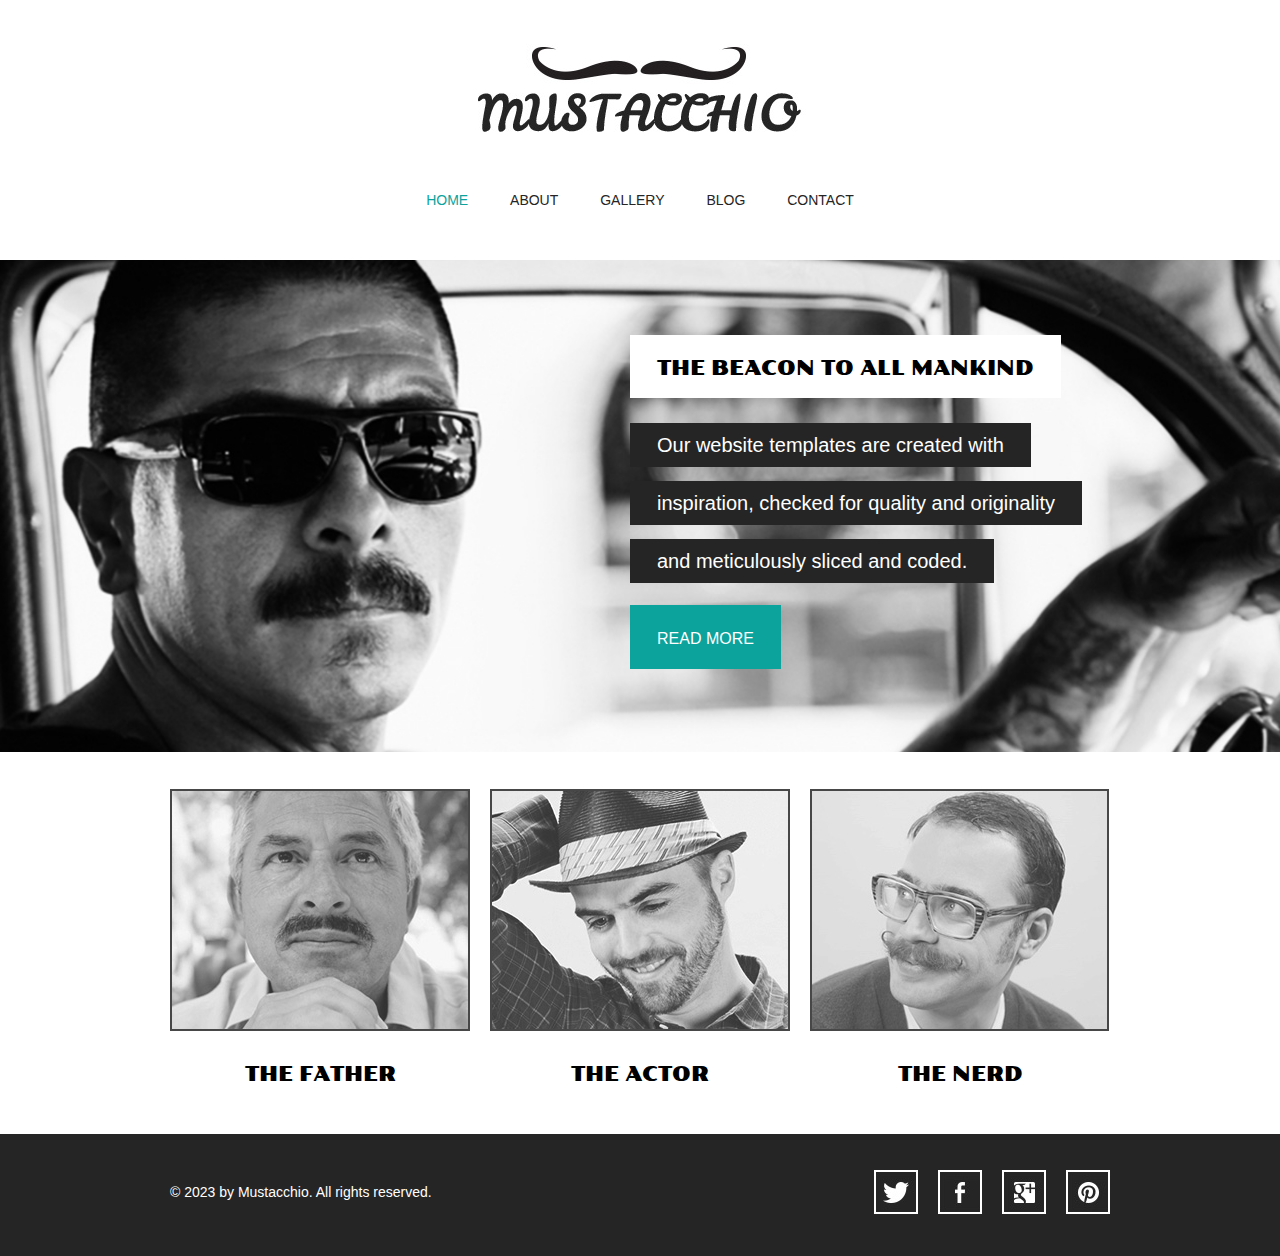
==== index.html @ 91032f8d "First Website" ====
<!doctype html>
<!-- Website Template by freewebsitetemplates.com -->
<html>
<head>
	<meta charset="UTF-8">
	<meta name="viewport" content="width=device-width, initial-scale=1.0">
	<title>Mustache Enthusiast</title>
	<link rel="stylesheet" type="text/css" href="css/style.css">
	<link rel="stylesheet" type="text/css" href="css/mobile.css" media="screen and (max-width : 568px)">
	<script type="text/javascript" src="js/mobile.js"></script>
</head>
<body>
	<div id="header">
		<a href="index.html" class="logo">
			<img src="images/logo.jpg" alt="">
		</a>
		<ul id="navigation">
			<li class="selected">
				<a href="index.html">home</a>
			</li>
			<li>
				<a href="about.html">about</a>
			</li>
			<li>
				<a href="gallery.html">gallery</a>
			</li>
			<li>
				<a href="blog.html">blog</a>
			</li>
			<li>
				<a href="contact.html">contact</a>
			</li>
		</ul>
	</div>
	<div id="body">
		<div id="featured">
			<img src="images/the-beacon.jpg" alt="">
			<div>
				<h2>the beacon to all mankind</h2>
				<span>Our website templates are created with</span>
				<span>inspiration, checked for quality and originality</span>
				<span>and meticulously sliced and coded.</span>
				<a href="blog-single-post.html" class="more">read more</a>
			</div>
		</div>
		<ul>
			<li>
				<a href="gallery.html">
					<img src="images/the-father.jpg" alt="">
					<span>the father</span>
				</a>
			</li>
			<li>
				<a href="gallery.html">
					<img src="images/the-actor.jpg" alt="">
					<span>the actor</span>
				</a>
			</li>
			<li>
				<a href="gallery.html">
					<img src="images/the-nerd.jpg" alt="">
					<span>the nerd</span>
				</a>
			</li>
		</ul>
	</div>
	<div id="footer">
		<div>
			<p>&copy; 2023 by Mustacchio. All rights reserved.</p>
			<ul>
				<li>
					<a href="http://freewebsitetemplates.com/go/twitter/" id="twitter">twitter</a>
				</li>
				<li>
					<a href="http://freewebsitetemplates.com/go/facebook/" id="facebook">facebook</a>
				</li>
				<li>
					<a href="http://freewebsitetemplates.com/go/googleplus/" id="googleplus">googleplus</a>
				</li>
				<li>
					<a href="http://pinterest.com/fwtemplates/" id="pinterest">pinterest</a>
				</li>
			</ul>
		</div>
	</div>
</body>
</html>
---- css/style.css ----
/* Website Template by freewebsitetemplates.com */
@font-face {
	font-family: 'poller_oneregular';
	src: url('../fonts/pollerone/pollerone-webfont.eot');
	src: url('../fonts/pollerone/pollerone-webfont.eot?#iefix') format('embedded-opentype'),
		 url('../fonts/pollerone/pollerone-webfont.woff') format('woff'),
		 url('../fonts/pollerone/pollerone-webfont.ttf') format('truetype'),
		 url('../fonts/pollerone/pollerone-webfont.svg#poller_oneregular') format('svg');
}
@font-face {
	font-family: 'leckerli_oneregular';
	src: url('../fonts/leckerlione/leckerlione-regular-webfont.eot');
	src: url('../fonts/leckerlione/leckerlione-regular-webfont.eot?#iefix') format('embedded-opentype'),
		 url('../fonts/leckerlione/leckerlione-regular-webfont.woff') format('woff'),
		 url('../fonts/leckerlione/leckerlione-regular-webfont.ttf') format('truetype'),
		 url('../fonts/leckerlione/leckerlione-regular-webfont.svg#leckerli_oneregular') format('svg');
}

body {
	background: #fff;
	font-family: Arial, Helvetica, sans-serif;
	font-size: 14px;
	font-weight: normal;
	line-height: 1;
	margin: 0;
	min-width: 960px;
	padding: 0;
}
p {
	color: #252525;
	line-height: 24px;
	margin: 0;
	padding: 0;
}
p a {
	color: #252525;
	text-decoration: underline;
}
p a:hover {
	color: #898989;
}
#header {
	margin: 0 auto;
	padding: 44px 0 50px;
	text-align: center;
	width: 960px;
}
#header a.logo {
	display: block;
	margin: 0 auto;
	padding: 0;
	width: 340px;
}
#header a.logo img {
	border: 0;
	display: block;
	margin: 0;
	padding: 0;
}
#header ul {
	margin: 0;
	padding: 56px 0 0;
}
#header ul li {
	display: inline;
	list-style: none;
	margin: 0;
	padding: 0 19px;
}
#header ul li a {
	color: #252525;
	display: inline-block;
	font-family: "Arial Black", Gadget, sans-serif;
	font-size: 14px;
	font-weight: normal;
	margin: 0;
	padding: 0 0 3px;
	text-decoration: none;
	text-transform: uppercase;
}
#header ul li a:hover, #header ul li.selected a {
	color: #0ba39c;
}
#body {
	margin: 0;
	padding: 0 0 30px;
	text-align: center;
}
#body h1 {
	color: #fff;
	display: inline;
	font-family: poller_oneregular;
	font-size: 35px;
	font-weight: normal;
	margin: 0;
	padding: 0;
	text-transform: uppercase;
}
#body h1 span {
	background: #252525;
	display: inline-block;
	padding: 15px 28px 12px;
}
#body > div {
	margin: 0 auto;
	padding: 0;
	width: 960px;
}
#body > div img {
	border: 2px solid #292929;
	margin: 24px 0 0;
	padding: 0;
}
#body > div .article {
	margin: 0 auto;
	padding: 30px 30px 0;
	width: 560px;
}
#body > div .article h2 {
	font-family: "Arial Black", Gadget, sans-serif;
	font-size: 25px;
	font-weight: normal;
	margin: 0 0 30px;
}
#body > div .article h3 {
	color: #252525;
	line-height: 24px;
	margin: 0;
	padding: 0;
}
#body > div .article h4 {
	background: #252525;
	color: #fff;
	display: inline-block;
	font-family: "Arial Black", Gadget, sans-serif;
	font-size: 25px;
	font-weight: normal;
	margin: 0 0 30px;
	padding: 8px 27px 10px;
}
#body > div .article p {
	margin: 0 0 30px;
}
#body div ul {
	margin: 0;
	padding: 24px 10px 0;
	width: 940px;
}
#body div ul li {
	border: 2px solid #1a1a1a;
	display: block;
	list-style: none;
	margin: 0 0 13px;
	overflow: hidden;
	padding: 0;
}
#body div ul li .figure {
	border-right: 2px solid #1a1a1a;
	float: left;
	margin: 0;
	padding: 0;
	width: 376px;
}
#body div ul li img {
	border: 0;
	display: block;
	margin: 0;
	padding: 0;
	opacity: 0.8;
	transition: 0.5s ease-in-out;
}
#body div ul li .figure:hover img {
	opacity: 1;
}
#body div ul li div {
	float: left;
	margin: 0;
	padding: 63px 0 20px;
	width: 558px;
}
#body div ul li div h3 {
	color: #252525;
	font-family: "Arial Black", Gadget, sans-serif;
	font-size: 25px;
	font-weight: normal;
	margin: 0;
	padding: 0;
	text-transform: uppercase;
}
#body div ul li div p {
	padding: 30px 30px 18px;
}
#body div ul li div a.more {
	background: #000;
	color: #fff;
	display: inline-block;
	font-family: "Arial Black", Gadget, sans-serif;
	font-size: 18px;
	font-weight: normal;
	margin: 0;
	padding: 8px 28px;
	text-decoration: none;
	text-transform: uppercase;
}
#body div ul li div a.more:hover {
	color: #252525;
	background: #fff;
	border: 2px solid #252525;
}
#body #featured {
	margin: 0 0 13px;
	padding: 0;
	position: relative;
	width: 100%;
}
#body #featured img {
	border: 0;
	display: block;
	margin: 0;
	padding: 0;
	width: 100%;
}
#body #featured div {
	left: 50%;
	margin-left: -480px;
	margin-top: -171px;
	padding: 0 0 0 470px;
	position: absolute;
	top: 50%;
	text-align: left;
	width: 490px;
}
#body #featured div h2 {
	background: #fff;
	color: #000;
	display: inline-block;
	font-family: poller_oneregular;
	font-size: 20px;
	font-weight: normal;
	margin: 0 0 18px;
	padding: 23px 27px 20px;
	text-transform: uppercase;
}
#body #featured div span {
	background: #252525;
	color: #fff;
	display: inline-block;
	font-size: 20px;
	margin: 7px 0;
	padding: 12px 27px;
}
#body #featured div a {
	background: #0ba39c;
	color: #fff;
	display: inline-block;
	font-size: 16px;
	margin: 15px 0 0;
	padding: 26px 27px 22px;
	text-align: center;
	text-decoration: none;
	text-transform: uppercase;
}
#body #featured div a:hover {
	background: #1fc3bc;
}
#body > ul {
	margin: 0 auto;
	overflow: hidden;
	padding: 24px 0 0;
	width: 960px;
}
#body > ul li {
	display: block;
	float: left;
	margin: 0 10px 20px;
	padding: 0;
	width: 300px;
}
#body > ul li a {
	color: #000;
	display: block;
	font-family: poller_oneregular;
	font-size: 20px;
	font-weight: normal;
	margin: 0;
	padding: 0;
	text-align: center;
	text-decoration: none;
	text-transform: uppercase;
}
#body > ul li a img {
	border: 2px solid #1a1a1a;
	display: block;
	margin: 0;
	padding: 0;
	opacity: .8;
	transition: 0.5s ease-in-out;
}
#body > ul li a:hover img {
	opacity: 1;
}
#body > ul li a span {
	display: block;
	margin: 0;
	padding: 33px 0 0;
}
#body form {
	margin: 0 auto;
	padding: 24px 0 0;
	width: 620px;
}
#body form input, #body form textarea {
	border: 2px solid #252525;
	color: #252525;
	font-family: Arial, Helvetica, sans-serif;
	font-size: 15px;
	font-weight: normal;
	margin: 0 0 37px;
	padding: 20px 10px;
	text-align: center;
	text-transform: uppercase;
	width: 596px;
}
#body form textarea {
	height: 175px;
	overflow: auto;
	resize: none;
}
#body form #send {
	background: #252525;
	color: #fff;
	font-family: "Arial Black", Gadget, sans-serif;
	font-size: 15px;
	font-weight: normal;
	display: inline-block;
	padding: 20px 28px;
	width: auto;
}
#body form #send:hover {
	background: #fff;
	color: #252525;
	cursor: pointer;
}
#footer {
	background: #252525;
	margin: 0;
	padding: 36px 0 42px;
}
#footer div {
	margin: 0 auto;
	overflow: hidden;
	padding: 0;
	width: 960px;
}
#footer div p {
	color: #fff;
	float: left;
	line-height: 44px;
	margin: 0 0 0 10px;
	padding: 0;
}
#footer div ul {
	display: block;
	float: right;
	margin: 0;
	overflow: hidden;
	padding: 0;
	width: 256px;
}
#footer div ul li {
	display: block;
	float: left;
	list-style: none;
	margin: 0 10px;
	padding: 0;
	width: 44px;
}
#footer div ul li a {
	background: url(../images/icons.jpg) no-repeat 0 0;
	display: block;
	height: 44px;
	margin: 0;
	padding: 0;
	text-indent: -99999px;
	width: 44px;
}
#footer div ul li #twitter {
	background-position: 0 0;
}
#footer div ul li #twitter:hover {
	background-position: -44px 0;
}
#footer div ul li #facebook {
	background-position: 0 -44px;
}
#footer div ul li #facebook:hover {
	background-position: -44px -44px;
}
#footer div ul li #googleplus {
	background-position: 0 -88px;
}
#footer div ul li #googleplus:hover {
	background-position: -44px -88px;
}
#footer div ul li #pinterest {
	background-position: 0 -132px;
}
#footer div ul li #pinterest:hover {
	background-position: -44px -132px;
}
---- css/mobile.css ----
/* Website Template by freewebsitetemplates.com */
body {
	min-width: 0;
}
#header {
	padding: 20px 0;
	position: relative;
	width: 100%;
}
#header a.logo {
	width: 80%;
}
#header a.logo img {
	width: 100%;
}
#mobile-navigation {
	background: url(../images/mobile-menu.png) no-repeat 0 0;
	display: block;
	height: 50px;
	margin: 30px auto 0;
	padding: 0;
	width: 50px;
}
#header ul {
	border: 1px solid #fff;
	display: none;
	left: 50%;
	margin-left: -45%;
	padding: 0;
	position: absolute;
	width: 90%;
	z-index: 1001;
}
#header ul li {
	border-top: 1px solid #fff;
	display: block;
	margin: 0;
	padding: 0;
	position: relative;
}
#header > ul > li:first-child {
	border: 0;
}
#header ul li a {
	background: rgba(11, 163, 156, 0.9);
	color: #fff;
	display: block;
	font-family: Arial, Helvetica, sans-serif;
	font-size: 16px;
	font-weight: normal;
	height: 49px;
	line-height: 49px;
	padding: 0 15px;
	text-align: left;
}
#header ul li a:hover, #header ul li.selected a {
	background: rgba(0, 0, 0, 0.9);
	color: #fff;
}
#header ul ul {
	display: none;
	border: 0;
	height: auto;
	left: 0;
	margin: 0;
	position: relative;
	width: 100%;
}
#header ul ul li a {
	text-indent: 15px;
}
#header ul li span {
	background: rgba(11, 163, 156, 0.9) url(../images/mobile-expand.png) no-repeat 0 0;
	border-left: 1px solid #fff;
	display: block;
	height: 49px;
	position: absolute;
	right: 0;
	top: 0;
	width: 50px;
}
#body {
	width: 100%;
}
#body h1 {
	display: block;
	font-size: 20px;
	margin: 0 auto;
	width: 90%;
}
#body h1 span {
	display: block;
	padding: 3%;
	width: 94%;
}
#body > div {
	padding: 0 5%;
	width: 90%;
}
#body > div img {
	margin: 24px 0 30px;
	width: 98%
}
#body > div .article {
	padding: 0;
	width: 100%;
}
#body > div .article h2, #body > div .article h4 {
	font-size: 18px;
	font-weight: bold;
}
#body #featured {
	overflow: hidden;
	margin: 0 0 20px
}
#body #featured img {
	min-width: 960px;
}
#body #featured div {
	left: 0;
	margin: 0;
	padding: 0 2%;
	position: absolute;
	top: 0;
	text-align: left;
	width: 96%;
}
#body #featured div h2 {
	font-size: 14px;
	font-weight: normal;
	margin: 50px 0 10px;
	padding: 8px 5px;
}
#body #featured div span {
	display: block;
	font-size: 14px;
	margin: 10px 0;
	padding: 10px;
}
#body #featured div a {
	font-size: 14px;
	margin: 5px 0 0;
	padding: 10px;
}
#body > ul {
	overflow: visible;
	padding: 0 5%;
	width: 90%;
}
#body ul.gallery {
	padding: 5% 0;
	overflow: hidden;
	width: 100%;
}
#body > ul li {
	float: none;
	margin: 0;
	width: 100%;
}
#body ul.gallery li {
	float: left;
	margin: 0 0 5% 5%;
	width: 42%;
}
#body > ul li a img {
	width: 98%;
}
#body > ul li a span {
	padding: 15px 0;
}
#body div ul {
	margin: 0;
	padding: 20px 0 0;
	width: 100%;
}
#body div ul li {
	overflow: visible;
	padding: 0 0 20px;
	width: 99%;
}
#body div ul li .figure {
	border: 0;
	display: block;
	float: none;
	margin: 0 0 20px;
	width: 100%;
}
#body div ul li .figure img {
	width: 100%;
}
#body div ul li div {
	float: none;
	padding: 0;
	width: 100%;
}
#body div ul li div a.more:hover {
	height: 14px;
	line-height: 14px;
}
#body form {
	width: 100%;
}
#body form input, #body form textarea {
	margin: 0 0 20px;
	padding: 10px;
	width: 84%;
}
#body form #send {
	padding: 10px;
}
#footer {
	padding: 10px 0 25px;
}
#footer div {
	overflow: visible;
	width: 100%;
}
#footer div p {
	float: none;
	margin: 0;
	text-align: center;
}
#footer div ul {
	float: none;
	margin: 0 auto;
	width: 256px;
}
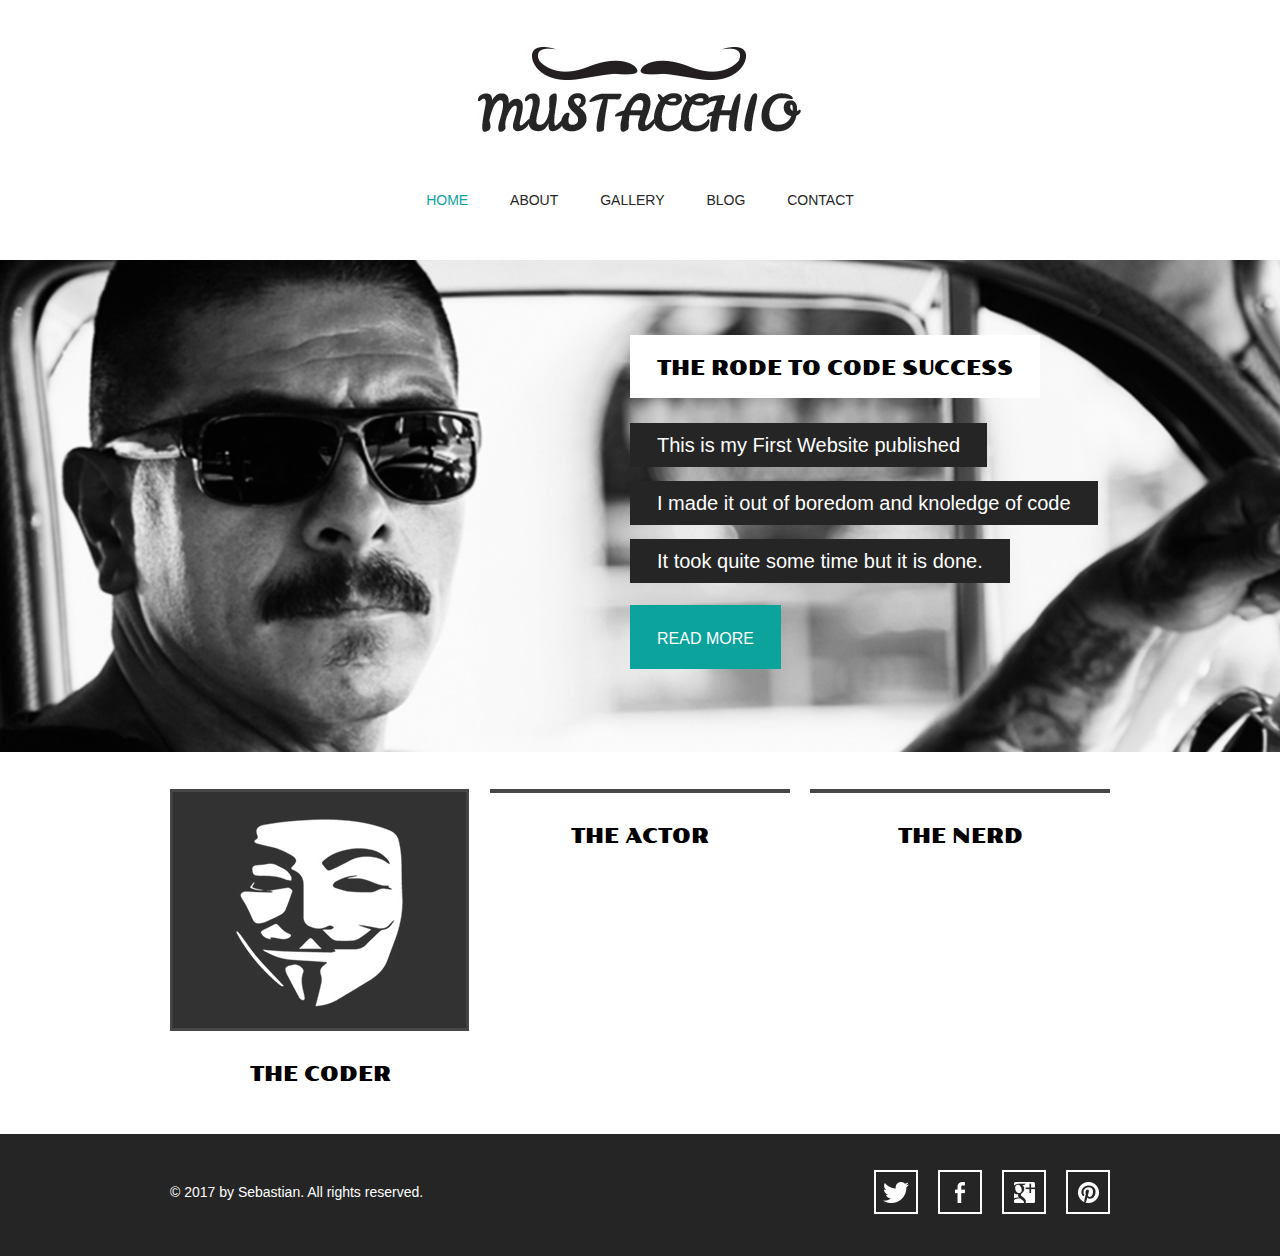
==== commit e11b90dc: "changes" ====
--- a/index.html
+++ b/index.html
@@ -1,10 +1,10 @@
 <!doctype html>
-<!-- Website Template by freewebsitetemplates.com -->
+
 <html>
 <head>
 	<meta charset="UTF-8">
 	<meta name="viewport" content="width=device-width, initial-scale=1.0">
-	<title>Mustache Enthusiast</title>
+	<title>First Website</title>
 	<link rel="stylesheet" type="text/css" href="css/style.css">
 	<link rel="stylesheet" type="text/css" href="css/mobile.css" media="screen and (max-width : 568px)">
 	<script type="text/javascript" src="js/mobile.js"></script>
@@ -36,37 +36,37 @@
 		<div id="featured">
 			<img src="images/the-beacon.jpg" alt="">
 			<div>
-				<h2>the beacon to all mankind</h2>
-				<span>Our website templates are created with</span>
-				<span>inspiration, checked for quality and originality</span>
-				<span>and meticulously sliced and coded.</span>
+				<h2>the rode to code success</h2>
+				<span>This is my First Website published </span>
+				<span>I made it out of boredom and knoledge of code</span>
+				<span>It took quite some time but it is done.</span>
 				<a href="blog-single-post.html" class="more">read more</a>
 			</div>
 		</div>
 		<ul>
 			<li>
 				<a href="gallery.html">
-					<img src="images/the-father.jpg" alt="">
-					<span>the father</span>
+					<img src="images/coder.jpg" alt="">
+					<span>the coder</span>
 				</a>
 			</li>
 			<li>
 				<a href="gallery.html">
-					<img src="images/the-actor.jpg" alt="">
+					<img src="images/.jpg" alt="">
 					<span>the actor</span>
 				</a>
 			</li>
 			<li>
-				<a href="gallery.html">
-					<img src="images/the-nerd.jpg" alt="">
-					<span>the nerd</span>
+				<x><a href="gallery.html">
+					<img src="images/.jpg" alt="">
+					<span>the nerd</span></x>
 				</a>
 			</li>
 		</ul>
 	</div>
 	<div id="footer">
 		<div>
-			<p>&copy; 2023 by Mustacchio. All rights reserved.</p>
+			<p>&copy; 2017 by Sebastian. All rights reserved.</p>
 			<ul>
 				<li>
 					<a href="http://freewebsitetemplates.com/go/twitter/" id="twitter">twitter</a>
--- a/css/style.css
+++ b/css/style.css
@@ -407,4 +407,7 @@
 }
 #footer div ul li #pinterest:hover {
 	background-position: -44px -132px;
-}+}
+x {
+    height: 295px;
+    width: 238px;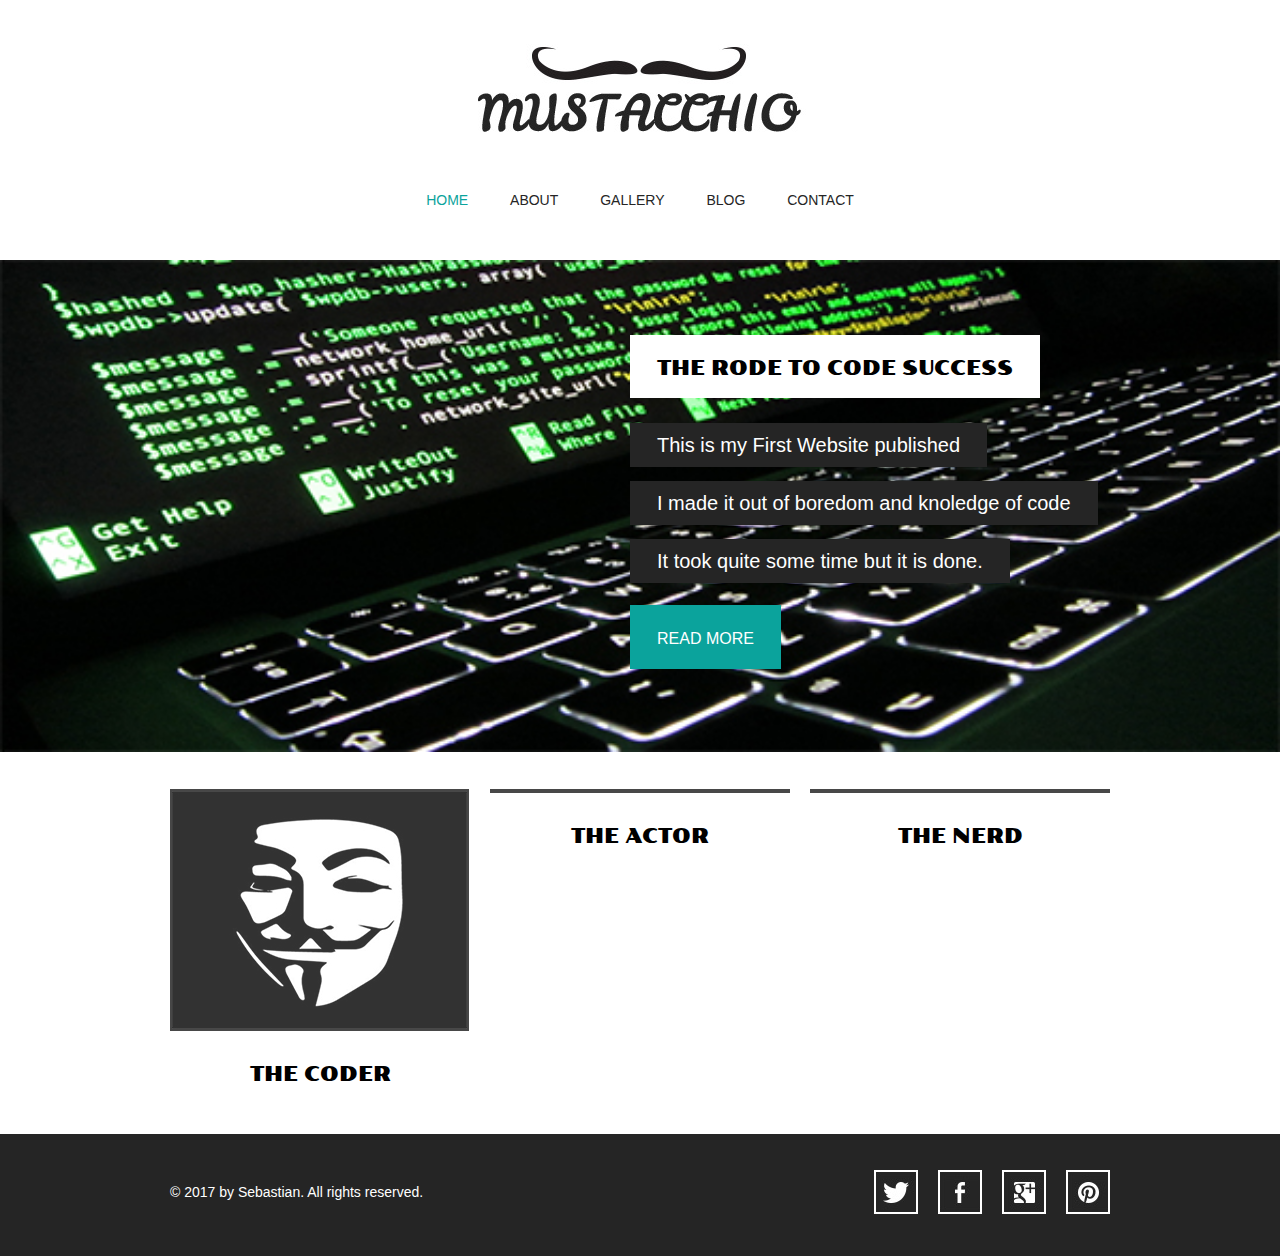
==== commit cf4a682c: "update" ====
--- a/index.html
+++ b/index.html
@@ -69,16 +69,16 @@
 			<p>&copy; 2017 by Sebastian. All rights reserved.</p>
 			<ul>
 				<li>
-					<a href="http://freewebsitetemplates.com/go/twitter/" id="twitter">twitter</a>
+					<a href="http:// /go/twitter/" id="twitter">twitter</a>
 				</li>
 				<li>
-					<a href="http://freewebsitetemplates.com/go/facebook/" id="facebook">facebook</a>
+					<a href="http:// /go/facebook/" id="facebook">facebook</a>
 				</li>
 				<li>
-					<a href="http://freewebsitetemplates.com/go/googleplus/" id="googleplus">googleplus</a>
+					<a href="http:// /go/googleplus/" id="googleplus">googleplus</a>
 				</li>
 				<li>
-					<a href="http://pinterest.com/fwtemplates/" id="pinterest">pinterest</a>
+					<a href="http://pinterest.com/" id="pinterest">pinterest</a>
 				</li>
 			</ul>
 		</div>
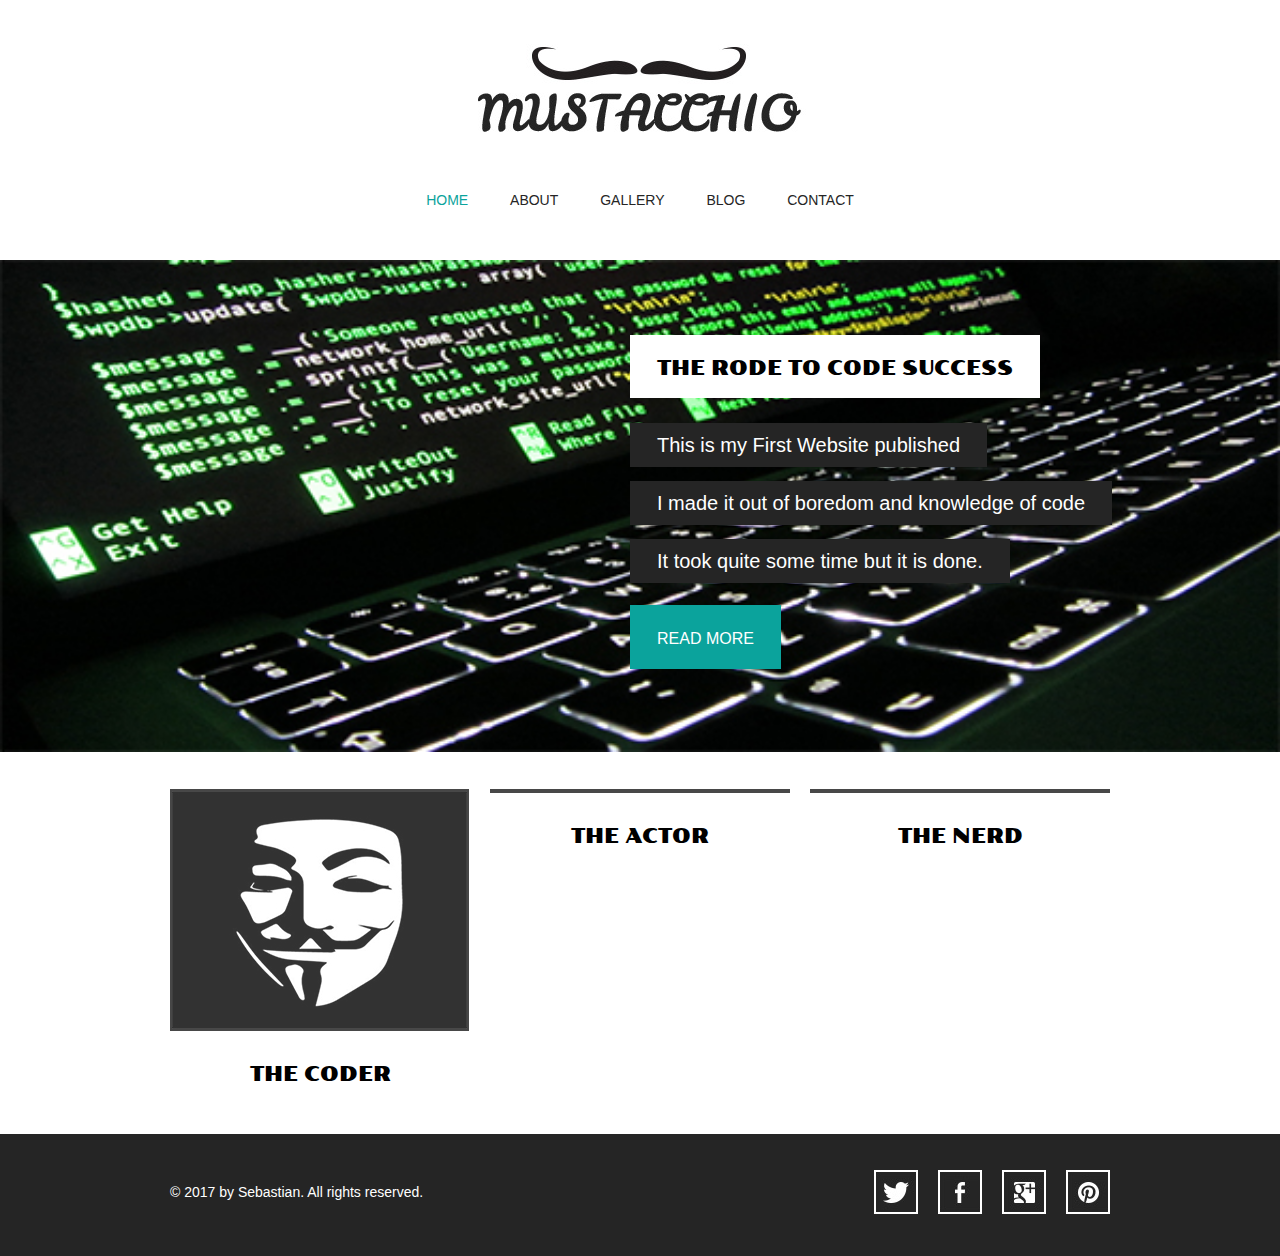
==== commit 39b66d51: "knoledge to knowledge" ====
--- a/index.html
+++ b/index.html
@@ -38,7 +38,7 @@
 			<div>
 				<h2>the rode to code success</h2>
 				<span>This is my First Website published </span>
-				<span>I made it out of boredom and knoledge of code</span>
+				<span>I made it out of boredom and knowledge of code</span>
 				<span>It took quite some time but it is done.</span>
 				<a href="blog-single-post.html" class="more">read more</a>
 			</div>
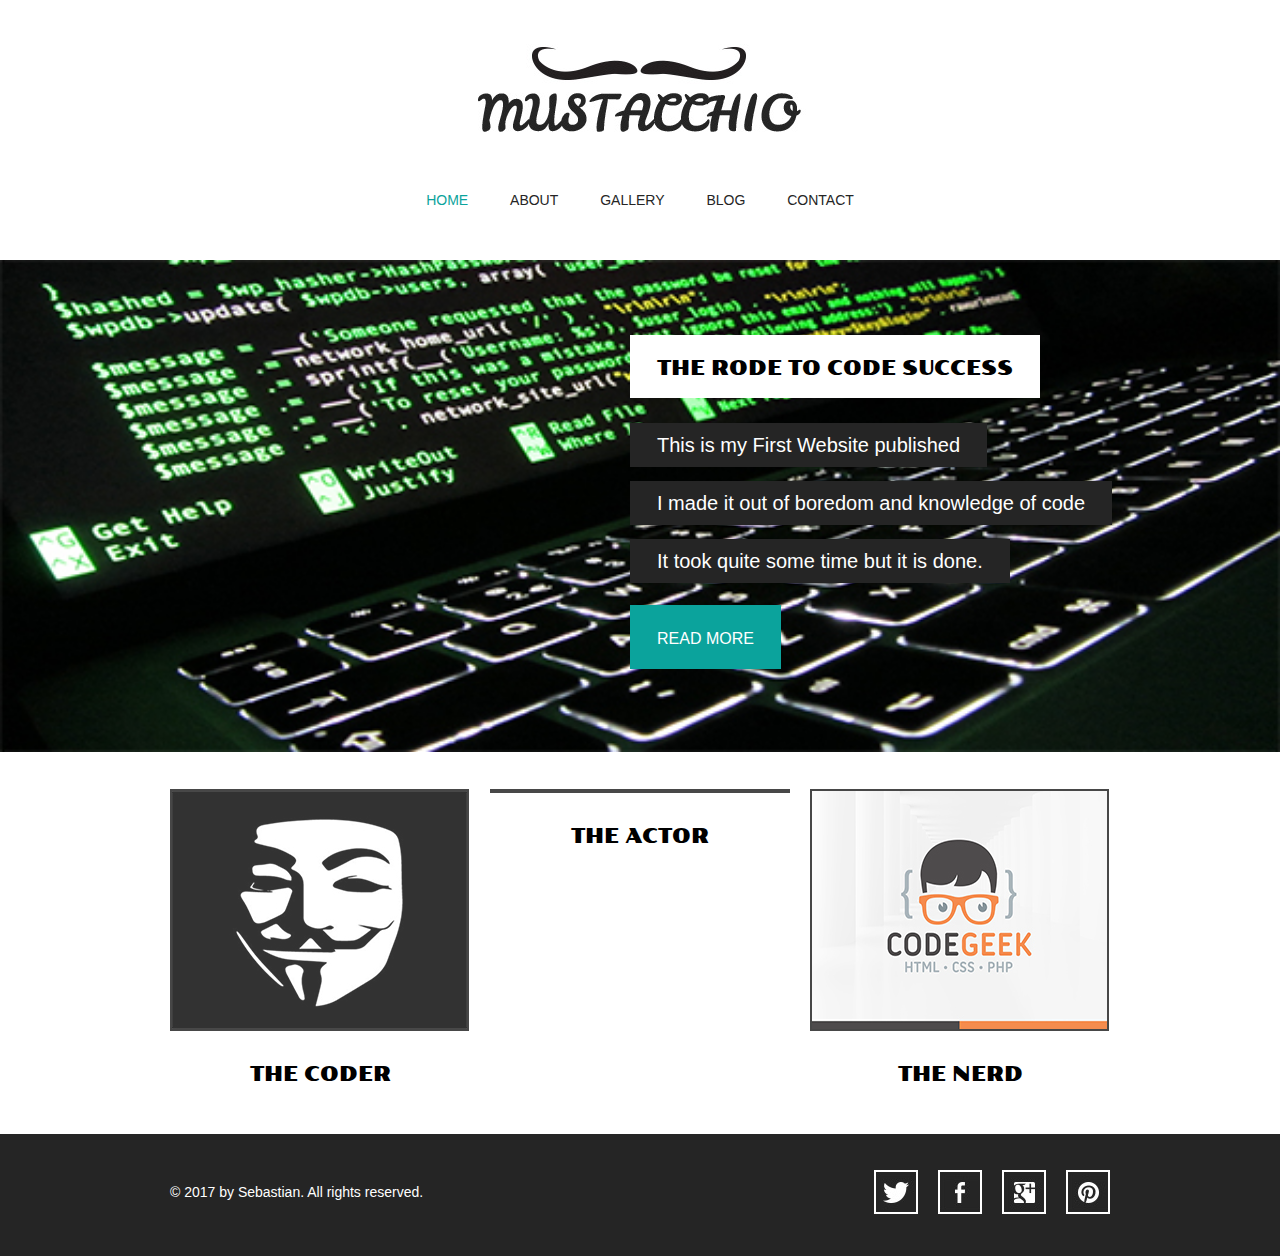
==== commit e56528be: "nerd" ====
--- a/index.html
+++ b/index.html
@@ -58,7 +58,7 @@
 			</li>
 			<li>
 				<x><a href="gallery.html">
-					<img src="images/.jpg" alt="">
+					<img src="images/the-nerd.jpg" alt="">
 					<span>the nerd</span></x>
 				</a>
 			</li>
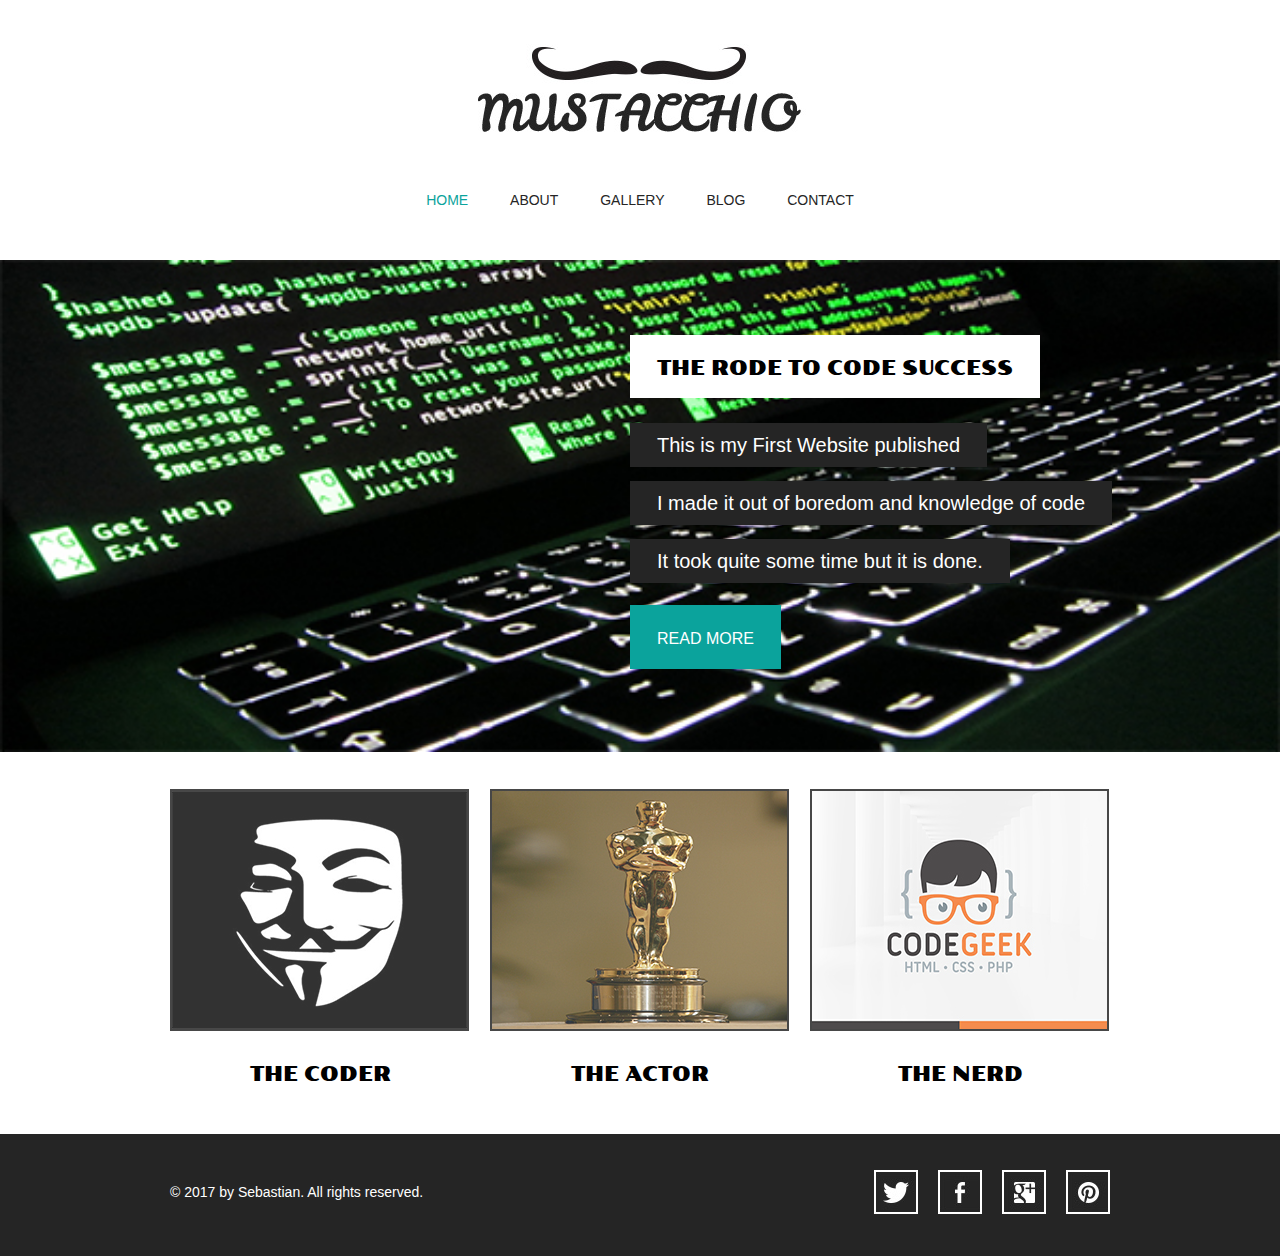
==== commit 219c8ea3: "actor" ====
--- a/index.html
+++ b/index.html
@@ -52,7 +52,7 @@
 			</li>
 			<li>
 				<a href="gallery.html">
-					<img src="images/.jpg" alt="">
+					<img src="images/the-actor.jpg" alt="">
 					<span>the actor</span>
 				</a>
 			</li>
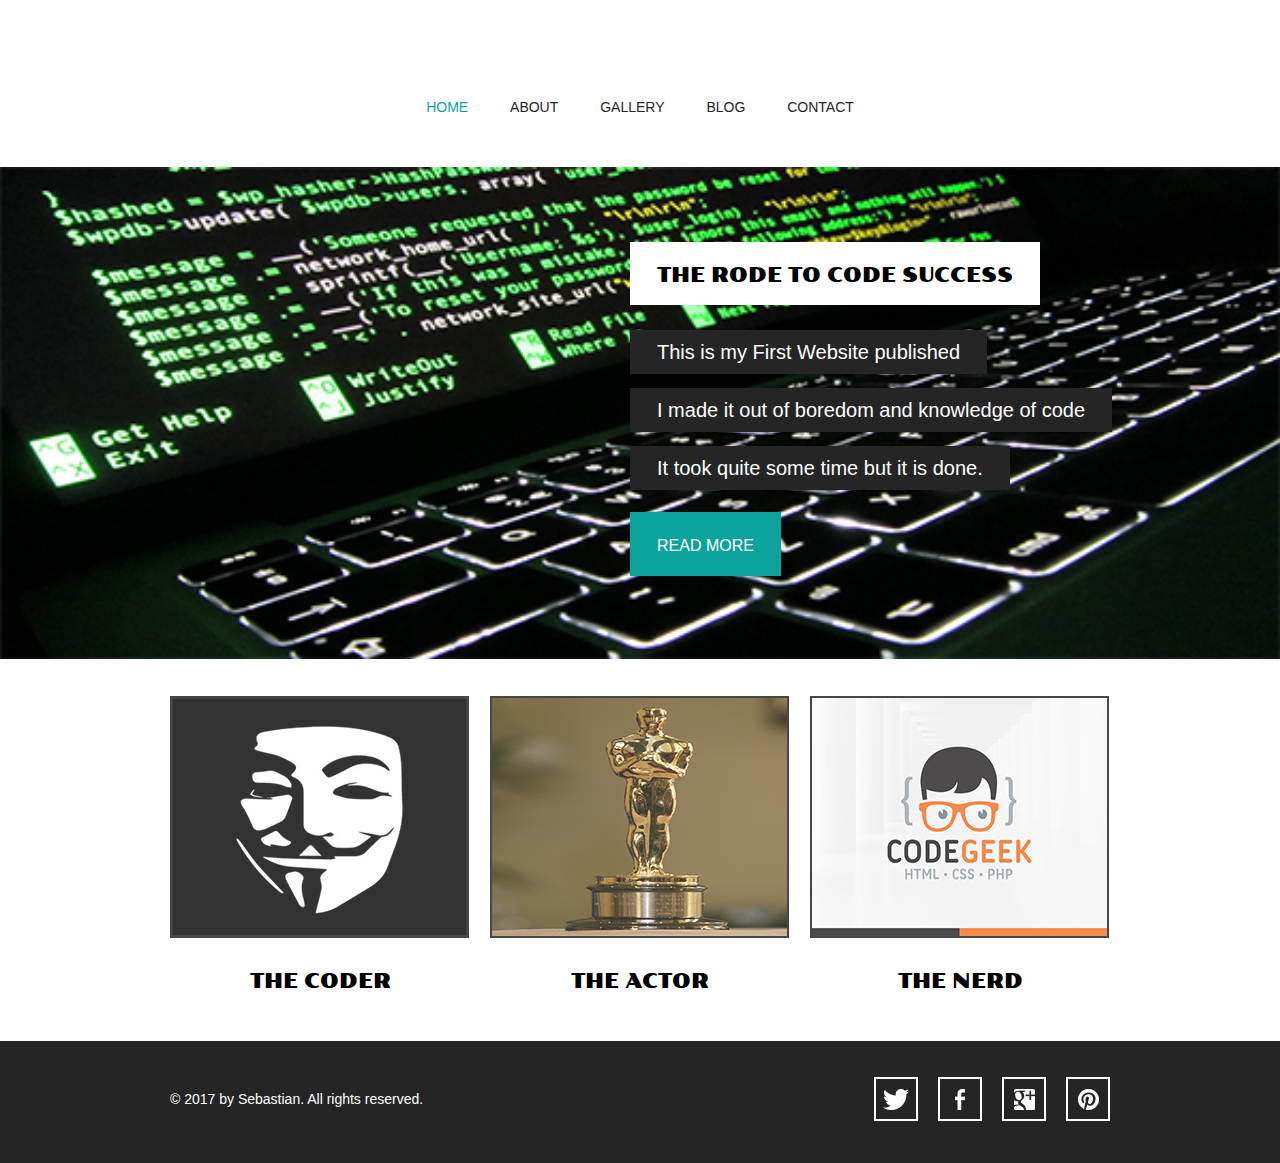
==== commit b5d6f38f: "Update index.html" ====
--- a/index.html
+++ b/index.html
@@ -12,7 +12,7 @@
 <body>
 	<div id="header">
 		<a href="index.html" class="logo">
-			<img src="images/logo.jpg" alt="">
+			<img src="images/logo1.jpg" alt="">
 		</a>
 		<ul id="navigation">
 			<li class="selected">
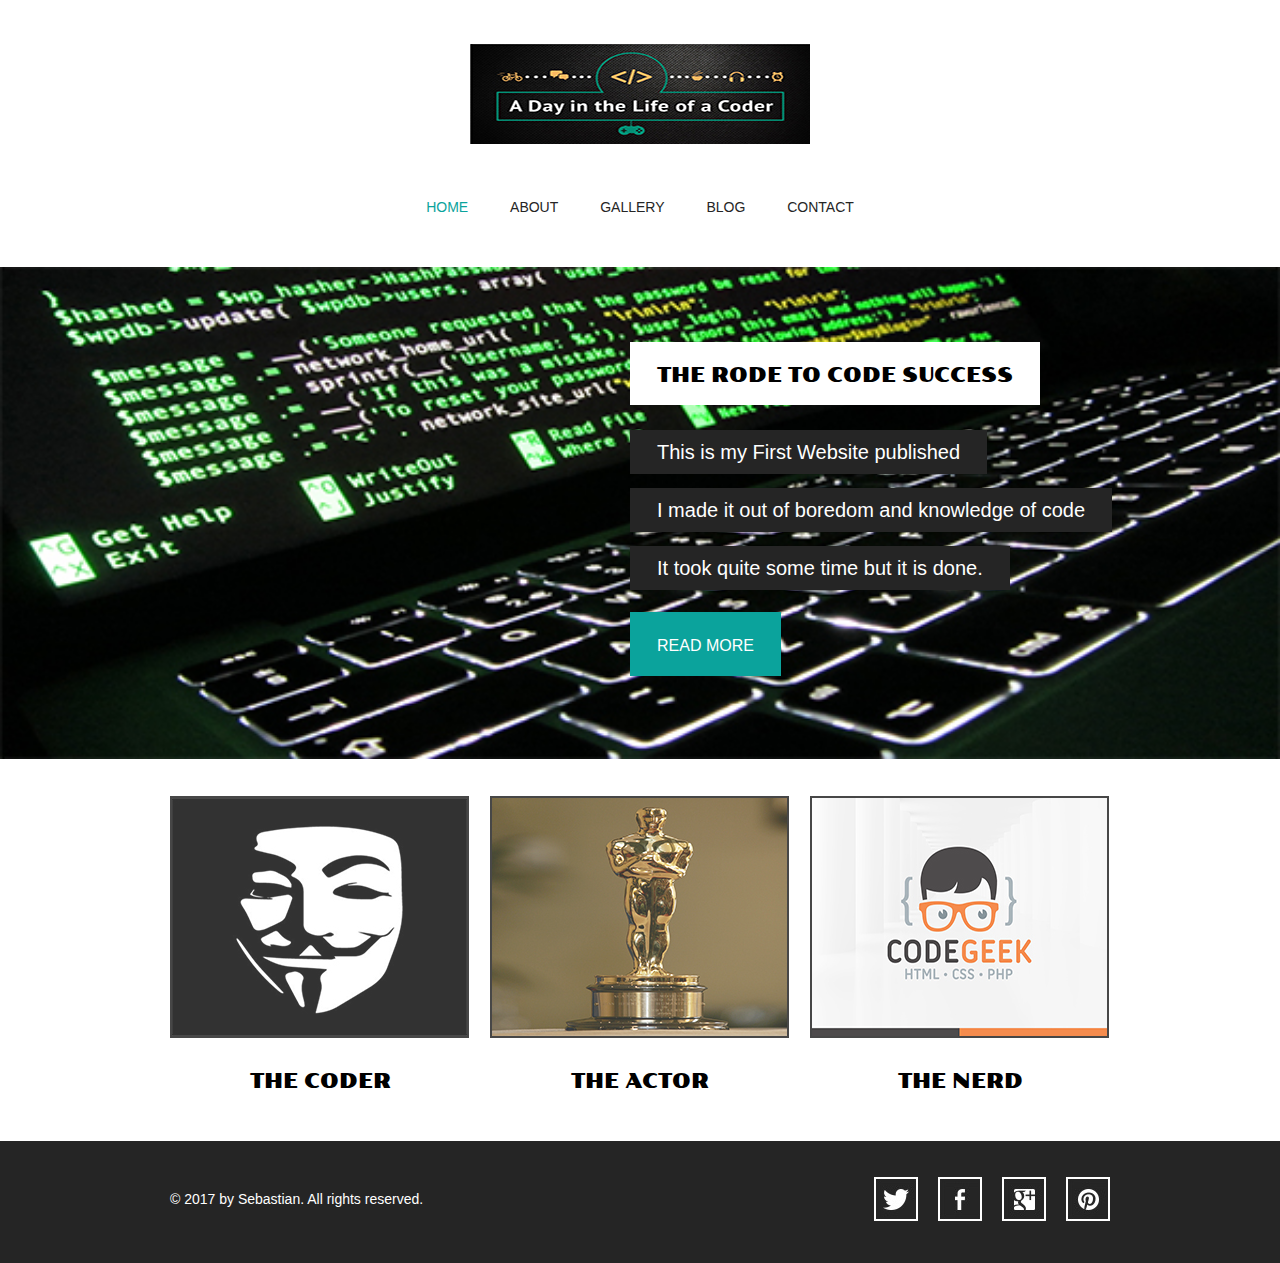
==== commit 6ba168f7: "Update index.html" ====
--- a/index.html
+++ b/index.html
@@ -12,7 +12,7 @@
 <body>
 	<div id="header">
 		<a href="index.html" class="logo">
-			<img src="images/logo1.jpg" alt="">
+			<img src="images/logo.jpg" alt="">
 		</a>
 		<ul id="navigation">
 			<li class="selected">
